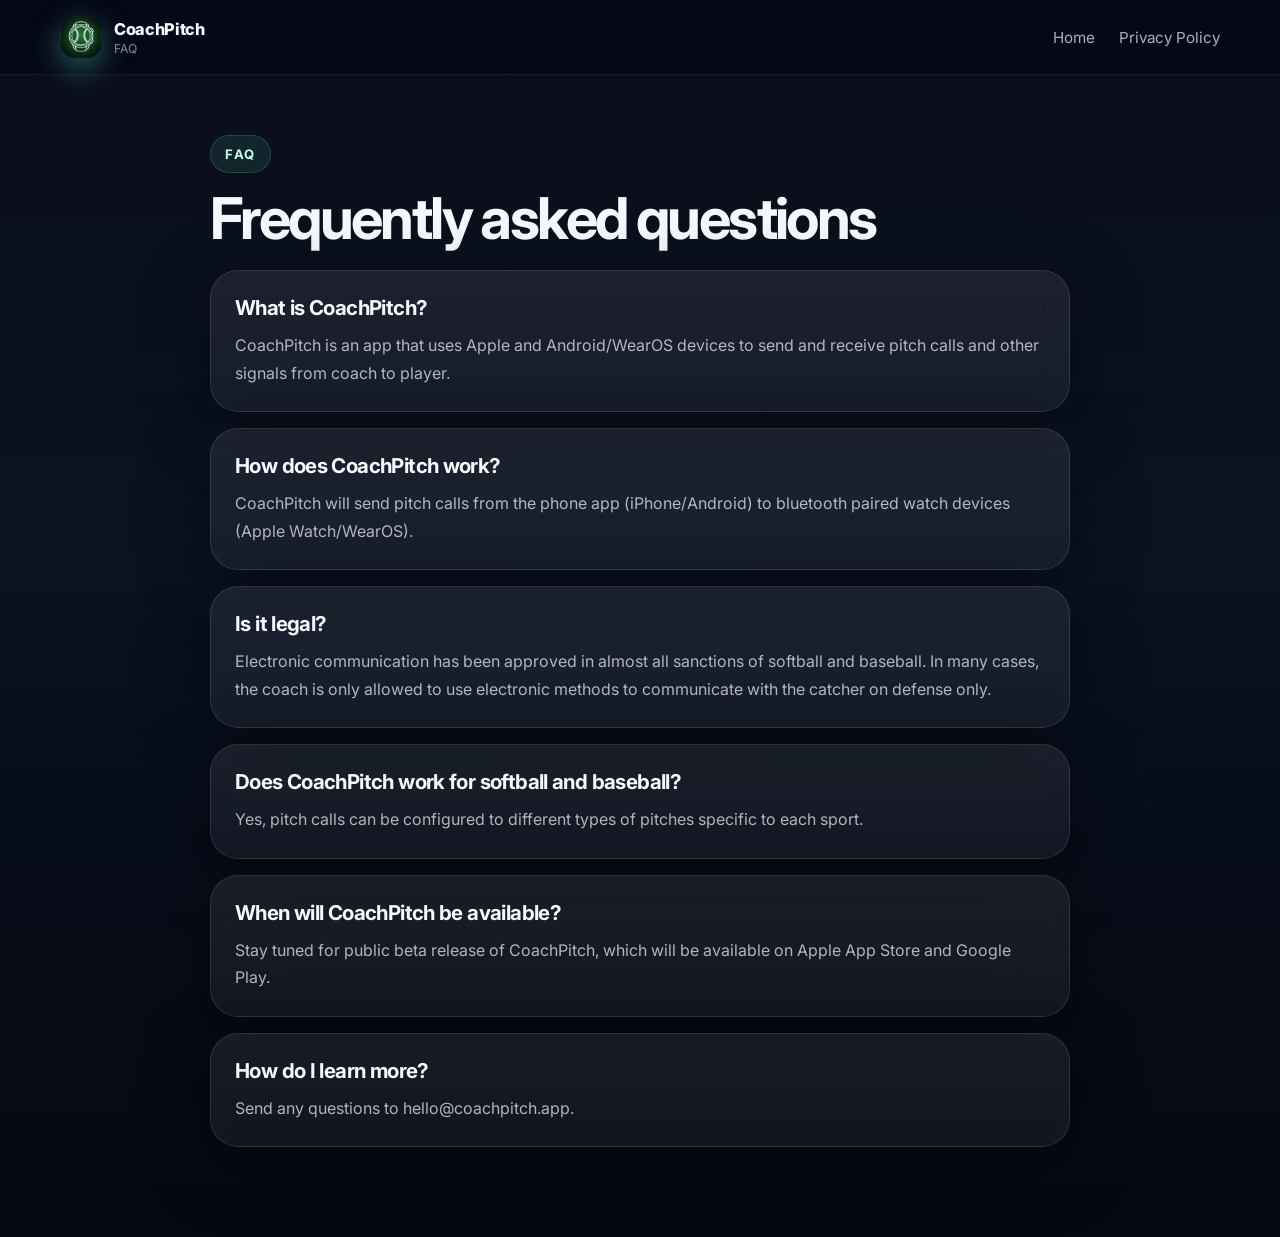
==== faq.html @ 4b3db75c "Fix typo in CoachPitch description" ====
<!DOCTYPE html>
<html lang="en">
<head>
  <meta charset="UTF-8" />
  <meta name="viewport" content="width=device-width, initial-scale=1.0" />
  <title>CoachPitch FAQ</title>
  <meta name="description" content="Frequently asked questions for CoachPitch." />
  <link rel="preconnect" href="https://fonts.googleapis.com">
  <link rel="preconnect" href="https://fonts.gstatic.com" crossorigin>
  <link href="https://fonts.googleapis.com/css2?family=Inter:wght@400;500;600;700;800;900&display=swap" rel="stylesheet">
  <link rel="stylesheet" href="styles.css" />
</head>
<body>
  <div class="site-shell legal-shell">
    <header class="topbar simple-topbar">
      <div class="container nav-row">
        <a class="brand" href="index.html" aria-label="CoachPitch home">
          <span class="brand-mark">
            <img src="assets/icon_ios-marketing_1024pt@1x.png" alt="" />
          </span>
          <span class="brand-text-wrap">
            <span class="brand-text">CoachPitch</span>
            <span class="brand-subtext">FAQ</span>
          </span>
        </a>
        <nav class="nav-links" aria-label="Secondary navigation">
          <a href="index.html">Home</a>
          <a href="privacy.html">Privacy Policy</a>
        </nav>
      </div>
    </header>

    <main class="legal-main">
      <div class="container narrow-container">
        <div class="section-head left-align legal-head">
          <div class="eyebrow">FAQ</div>
          <h1>Frequently asked questions</h1>
        </div>

        <section class="faq-list">
          <article class="faq-item glass-panel">
            <h2>What is CoachPitch?</h2>
            <p>CoachPitch is an app that uses Apple and Android/WearOS devices to send and receive pitch calls and other signals from coach to player.</p>
          </article>

          <article class="faq-item glass-panel">
            <h2>How does CoachPitch work?</h2>
            <p>CoachPitch will send pitch calls from the phone app (iPhone/Android) to bluetooth paired watch devices (Apple Watch/WearOS).</p>
          </article>

          <article class="faq-item glass-panel">
            <h2>Is it legal?</h2>
            <p>Electronic communication has been approved in almost all sanctions of softball and baseball. In many cases, the coach is only allowed to use electronic methods to communicate with the catcher on defense only.</p>
          </article>
          <article class="faq-item glass-panel">
            <h2>Does CoachPitch work for softball and baseball?</h2>
            <p>Yes, pitch calls can be configured to different types of pitches specific to each sport.</p>
          </article>
          <article class="faq-item glass-panel">
            <h2>When will CoachPitch be available?</h2>
            <p>Stay tuned for public beta release of CoachPitch, which will be available on Apple App Store and Google Play.</p>
          </article>
          <article class="faq-item glass-panel">
            <h2>How do I learn more?</h2>
            <p>Send any questions to <a href="mailto:hello@coachpitch.app">hello@coachpitch.app</a>.</p>
          </article>
        </section>
      </div>
    </main>
  </div>
</body>
</html>
---- styles.css ----
:root {
  --bg: #050816;
  --bg-alt: #0b1224;
  --panel: rgba(255, 255, 255, 0.06);
  --panel-strong: rgba(255, 255, 255, 0.09);
  --border: rgba(255, 255, 255, 0.11);
  --text: #f5f8ff;
  --muted: rgba(245, 248, 255, 0.7);
  --muted-soft: rgba(245, 248, 255, 0.52);
  --accent: #66f7d4;
  --accent-2: #8de9ff;
  --shadow: 0 18px 70px rgba(0, 0, 0, 0.34);
  --radius: 28px;
  --watch-aspect-ratio: 1.18;
  --watch-zoom-factor: 1.18;
}

* { box-sizing: border-box; }
html { scroll-behavior: smooth; }
body {
  margin: 0;
  min-width: 320px;
  font-family: 'Inter', system-ui, -apple-system, BlinkMacSystemFont, 'Segoe UI', sans-serif;
  color: var(--text);
  background:
    radial-gradient(circle at 15% 15%, rgba(102, 247, 212, 0.18), transparent 0 28%),
    radial-gradient(circle at 85% 22%, rgba(141, 233, 255, 0.12), transparent 0 22%),
    radial-gradient(circle at 45% 80%, rgba(102, 247, 212, 0.08), transparent 0 20%),
    linear-gradient(180deg, #040713 0%, #091020 45%, #060911 100%);
}

a { color: inherit; text-decoration: none; }
img { display: block; width: 100%; height: auto; }
code {
  font-family: ui-monospace, SFMono-Regular, Menlo, Monaco, Consolas, monospace;
  color: var(--accent);
  background: rgba(255,255,255,0.07);
  padding: 0.12rem 0.4rem;
  border-radius: 8px;
}

.site-shell {
  min-height: 100vh;
  position: relative;
}

.site-shell::before {
  content: '';
  position: fixed;
  inset: 0;
  pointer-events: none;
  background: linear-gradient(180deg, rgba(255,255,255,0.03), rgba(255,255,255,0));
}

.container {
  width: min(1160px, calc(100% - 40px));
  margin: 0 auto;
}

.narrow-container {
  width: min(860px, calc(100% - 40px));
}

.topbar {
  position: sticky;
  top: 0;
  z-index: 40;
  backdrop-filter: blur(20px);
  background: rgba(5, 8, 22, 0.74);
  border-bottom: 1px solid rgba(255,255,255,0.07);
}

.simple-topbar {
  position: relative;
}

.nav-row {
  display: flex;
  align-items: center;
  justify-content: space-between;
  gap: 24px;
  padding: 16px 0;
}

.brand {
  display: inline-flex;
  align-items: center;
  gap: 12px;
}

.brand-mark {
  width: 42px;
  height: 42px;
  border-radius: 16px;
  display: inline-block;
  overflow: hidden;
  box-shadow: 0 10px 30px rgba(102,247,212,0.35);
}

.brand-mark img {
  width: 100%;
  height: 100%;
  object-fit: cover;
}

.brand-text-wrap {
  display: flex;
  flex-direction: column;
  gap: 2px;
}

.brand-text {
  font-size: 1.02rem;
  font-weight: 800;
  letter-spacing: -0.02em;
}

.brand-subtext {
  font-size: 0.76rem;
  color: var(--muted-soft);
}

.nav-links {
  display: flex;
  align-items: center;
  gap: 24px;
  color: var(--muted);
  font-size: 0.95rem;
}

.nav-links a:hover,
.footer-links a:hover {
  color: var(--text);
}

.button {
  display: inline-flex;
  align-items: center;
  justify-content: center;
  border-radius: 999px;
  padding: 14px 22px;
  font-weight: 700;
  transition: transform 0.18s ease, background 0.18s ease, border-color 0.18s ease, color 0.18s ease;
  border: 1px solid transparent;
}

.button:hover { transform: translateY(-1px); }

.button-primary {
  color: #041018;
  background: linear-gradient(135deg, var(--accent), var(--accent-2));
  box-shadow: 0 12px 32px rgba(102,247,212,0.18);
}

.button-secondary {
  background: rgba(255,255,255,0.05);
  border-color: rgba(255,255,255,0.14);
  color: var(--text);
}

.button-full {
  width: 100%;
}

.hero-section {
  padding: 68px 0 44px;
}

.hero-grid {
  display: grid;
  grid-template-columns: 1.04fr 0.96fr;
  gap: 42px;
  align-items: center;
}

.eyebrow {
  display: inline-flex;
  align-items: center;
  gap: 10px;
  margin-bottom: 18px;
  border: 1px solid rgba(102, 247, 212, 0.18);
  background: rgba(102, 247, 212, 0.09);
  color: #bfffee;
  padding: 10px 14px;
  border-radius: 999px;
  font-size: 0.82rem;
  font-weight: 700;
  letter-spacing: 0.12em;
  text-transform: uppercase;
}

.hero-copy h1,
.section-head h1,
.section-head h2 {
  margin: 0;
  letter-spacing: -0.045em;
  line-height: 0.96;
}

.hero-copy h1 {
  font-size: clamp(3rem, 6.2vw, 5.4rem);
  max-width: 11ch;
}

.hero-text,
.section-head p,
.legal-head p {
  margin: 22px 0 0;
  color: var(--muted);
  line-height: 1.75;
  font-size: 1.08rem;
}

.hero-actions {
  display: flex;
  gap: 14px;
  flex-wrap: wrap;
  margin-top: 28px;
}

.hero-badges {
  display: grid;
  grid-template-columns: repeat(3, 1fr);
  gap: 14px;
  margin-top: 34px;
}

.mini-card,
.glass-panel {
  background: linear-gradient(180deg, rgba(255,255,255,0.08), rgba(255,255,255,0.05));
  border: 1px solid var(--border);
  box-shadow: var(--shadow);
  backdrop-filter: blur(16px);
}

.mini-card {
  border-radius: 24px;
  padding: 18px;
}

.mini-card strong {
  display: block;
  margin-bottom: 8px;
  font-size: 0.97rem;
}

.mini-card span {
  display: block;
  color: var(--muted-soft);
  line-height: 1.55;
  font-size: 0.92rem;
}

.hero-visual {
  position: relative;
}

.device-showcase {
  position: relative;
  min-height: 640px;
}

.showcase-glow {
  position: absolute;
  inset: 10% 12% 18% 12%;
  background: radial-gradient(circle, rgba(102,247,212,0.22) 0%, rgba(141,233,255,0.10) 30%, rgba(0,0,0,0) 72%);
  filter: blur(28px);
}

.phone-card,
.watch-card,
.feature-card,
.step-card,
.screenshot-card,
.faq-item,
.legal-card {
  border-radius: var(--radius);
}

.phone-card,
.watch-card {
  position: relative;
  overflow: hidden;
}

.phone-card {
  width: min(100%, 410px);
  padding: 18px;
}

.phone-card img {
  border-radius: 26px;
  background: #07101f;
  aspect-ratio: 9 / 19.5;
  object-fit: cover;
}

.watch-stack {
  position: absolute;
  right: 0;
  bottom: 28px;
  width: min(44%, 260px);
  display: grid;
  gap: 16px;
}

.watch-card {
  padding: 14px;
  overflow: hidden;
}

.watch-card img {
  border-radius: 22px;
  aspect-ratio: 1 / 1;
  object-fit: cover;
  background: #07101f;
}

.device-label {
  font-size: 0.8rem;
  font-weight: 700;
  letter-spacing: 0.12em;
  text-transform: uppercase;
  color: var(--muted-soft);
  margin-bottom: 12px;
}

.brand-strip {
  padding: 10px 0 0;
}

.strip-grid {
  display: grid;
  grid-template-columns: repeat(4, 1fr);
  gap: 14px;
}

.strip-grid span {
  border: 1px solid rgba(255,255,255,0.09);
  border-radius: 999px;
  padding: 15px 18px;
  color: var(--muted);
  text-align: center;
  background: rgba(255,255,255,0.03);
  font-size: 0.94rem;
}

.content-section {
  padding: 92px 0;
}

.section-alt {
  background: linear-gradient(180deg, rgba(255,255,255,0.015), rgba(255,255,255,0));
}

.section-head {
  max-width: 760px;
  margin: 0 auto 36px;
  text-align: center;
}

.left-align {
  margin-left: 0;
  text-align: left;
}

.section-head h2,
.section-head h1 {
  font-size: clamp(2.3rem, 4.5vw, 4.1rem);
}

.feature-grid {
  display: grid;
  grid-template-columns: repeat(3, 1fr);
  gap: 18px;
}

.feature-card {
  padding: 26px;
}

.feature-card h3,
.step-card h3,
.faq-item h2,
.legal-card h2 {
  margin: 0 0 12px;
  font-size: 1.28rem;
  letter-spacing: -0.03em;
}

.feature-card p,
.step-card p,
.faq-item p,
.legal-card p,
.helper-text,
.form-note {
  margin: 0;
  line-height: 1.72;
  color: var(--muted);
}

.how-grid {
  display: grid;
  grid-template-columns: 0.95fr 1.05fr;
  gap: 32px;
  align-items: start;
}

.steps-list {
  display: grid;
  gap: 16px;
}

.step-card {
  display: grid;
  grid-template-columns: 60px 1fr;
  gap: 18px;
  align-items: start;
  padding: 22px;
}

.step-number {
  width: 48px;
  height: 48px;
  border-radius: 16px;
  display: inline-flex;
  align-items: center;
  justify-content: center;
  font-size: 1rem;
  font-weight: 900;
  color: #021019;
  background: linear-gradient(135deg, var(--accent), var(--accent-2));
}

.screenshot-grid {
  display: grid;
  grid-template-columns: repeat(3, 1fr);
  gap: 18px;
}

.screenshot-card {
  overflow: hidden;
  padding: 14px;
}

.screenshot-card img {
  border-radius: 22px;
  background: #07101f;
  aspect-ratio: 9 / 18.5;
  object-fit: cover;
}


.screenshot-card figcaption {
  padding-top: 12px;
  color: var(--muted);
  font-size: 0.94rem;
}

.helper-text {
  margin-top: 18px;
}

.form-note {
  font-size: 0.9rem;
  margin-top: 6px;
}

.site-footer {
  padding: 22px 0 40px;
  border-top: 1px solid rgba(255,255,255,0.07);
  background: rgba(255,255,255,0.02);
}

.footer-grid {
  display: flex;
  align-items: center;
  justify-content: space-between;
  gap: 20px;
}

.footer-brand {
  font-size: 1.04rem;
  font-weight: 800;
}

.site-footer p {
  margin: 8px 0 0;
  color: var(--muted-soft);
}

.footer-links {
  display: flex;
  gap: 22px;
  color: var(--muted);
}

.legal-main {
  padding: 60px 0 90px;
}

.legal-head {
  margin-bottom: 24px;
}

.faq-list {
  display: grid;
  gap: 16px;
}

.faq-item,
.legal-card {
  padding: 24px;
}

.legal-content a {
  color: var(--accent);
}

.legal-card h2 {
  margin-top: 26px;
}

.legal-card h2:first-of-type {
  margin-top: 0;
}

@media (max-width: 1080px) {
  .nav-links {
    gap: 16px;
    font-size: 0.9rem;
  }

  .hero-grid,
  .how-grid {
    grid-template-columns: 1fr;
  }

  .hero-badges,
  .feature-grid,
  .strip-grid,
  .screenshot-grid {
    grid-template-columns: repeat(2, 1fr);
  }

  .device-showcase {
    min-height: 0;
  }

  .watch-stack {
    position: static;
    width: 100%;
    grid-template-columns: repeat(2, 1fr);
    margin-top: 16px;
  }
}

@media (max-width: 820px) {
  .nav-links {
    display: none;
  }

  .nav-row {
    flex-wrap: wrap;
  }

  .nav-cta {
    width: 100%;
  }

  .hero-section {
    padding-top: 34px;
  }

  .hero-copy h1 {
    max-width: none;
  }

  .hero-badges,
  .feature-grid,
  .strip-grid,
  .screenshot-grid,
  .watch-stack,
  .footer-grid {
    grid-template-columns: 1fr;
    display: grid;
  }

  .phone-card {
    width: 100%;
  }

  .button,
  .hero-actions a {
    width: 100%;
  }

  .hero-actions {
    flex-direction: column;
  }

  .content-section {
    padding: 72px 0;
  }
}
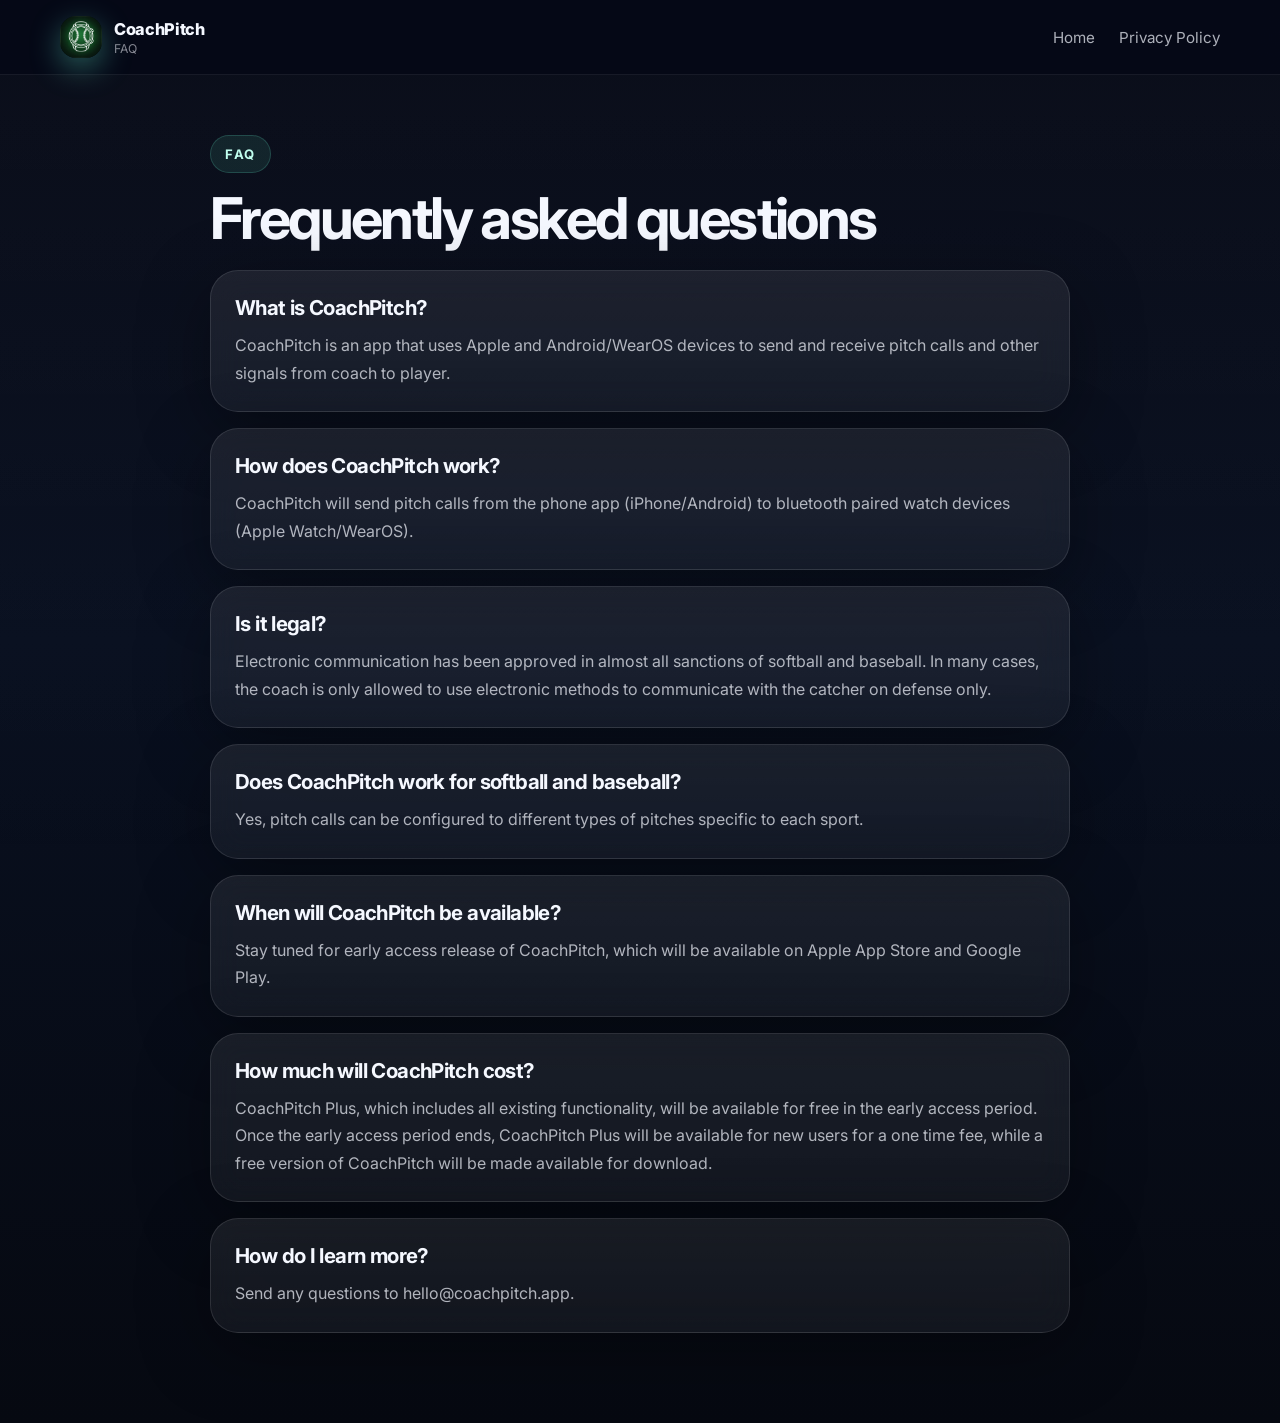
==== commit 875f6159: "Update FAQ with early access details and pricing" ====
--- a/faq.html
+++ b/faq.html
@@ -58,7 +58,11 @@
           </article>
           <article class="faq-item glass-panel">
             <h2>When will CoachPitch be available?</h2>
-            <p>Stay tuned for public beta release of CoachPitch, which will be available on Apple App Store and Google Play.</p>
+            <p>Stay tuned for early access release of CoachPitch, which will be available on Apple App Store and Google Play.</p>
+          </article>
+          <article class="faq-item glass-panel">
+            <h2>How much will CoachPitch cost?</h2>
+            <p>CoachPitch Plus, which includes all existing functionality, will be available for free in the early access period. Once the early access period ends, CoachPitch Plus will be available for new users for a one time fee, while a free version of CoachPitch will be made available for download. </p>
           </article>
           <article class="faq-item glass-panel">
             <h2>How do I learn more?</h2>
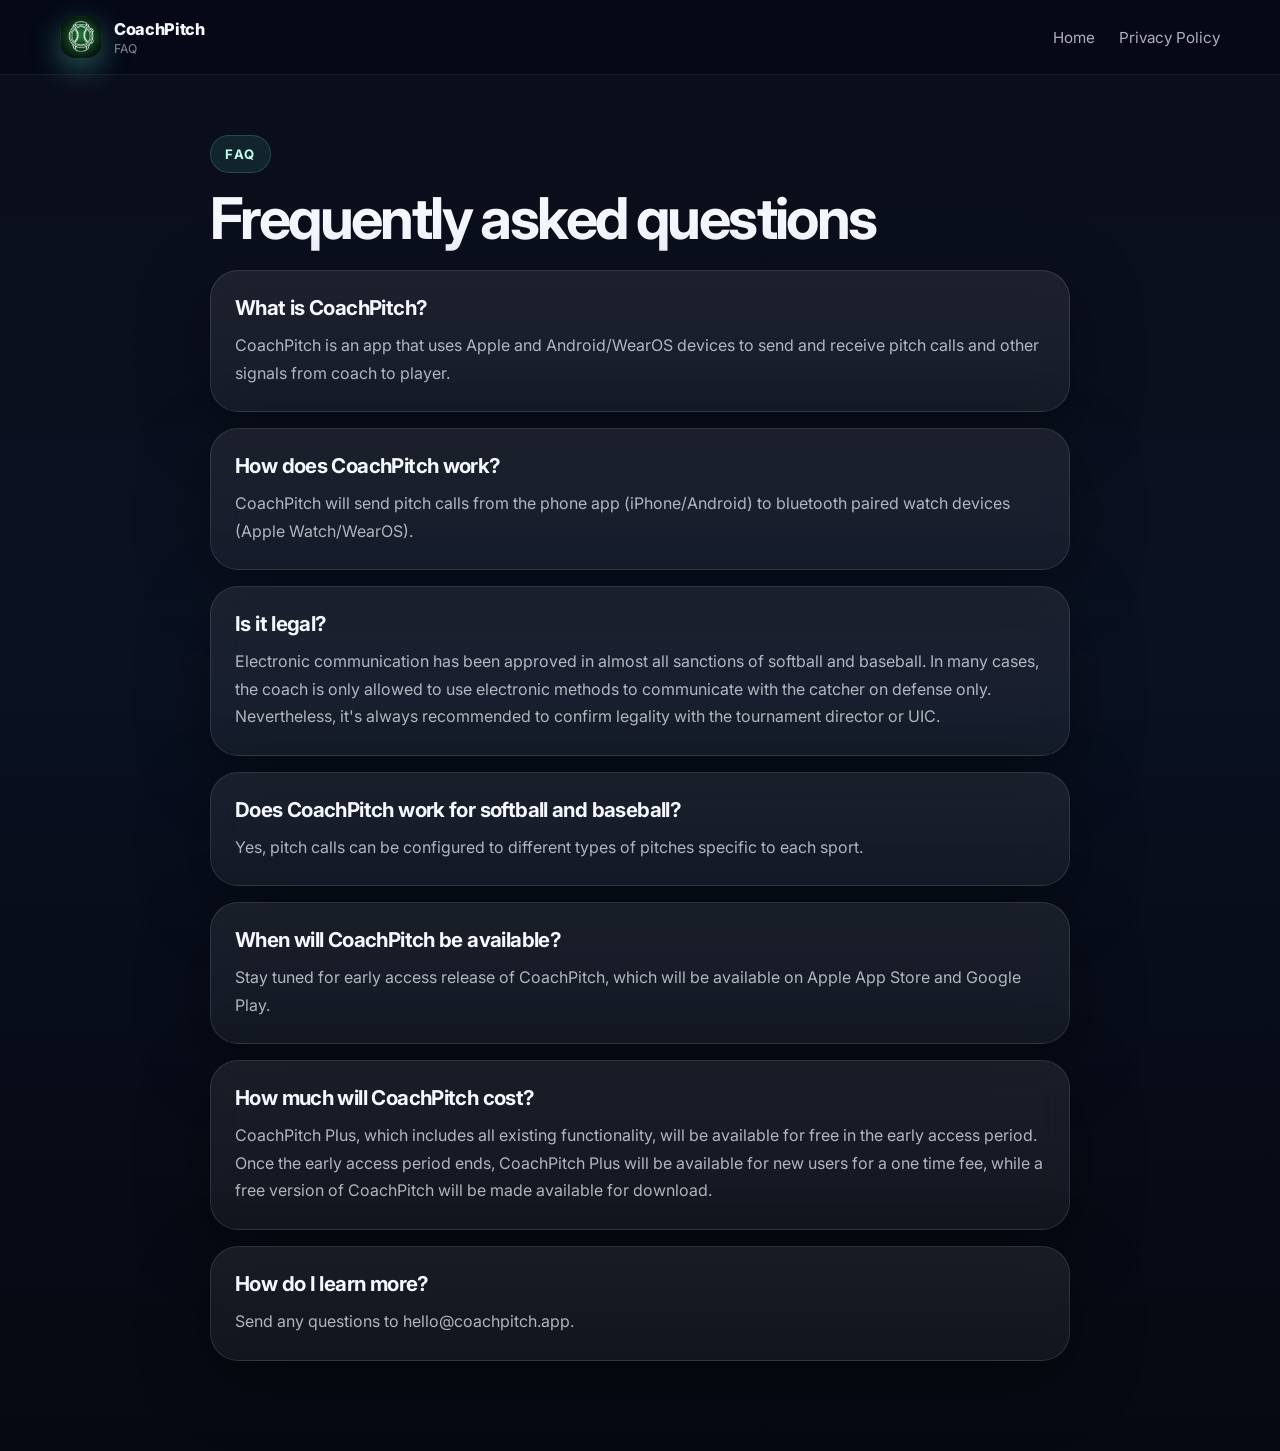
==== commit b013445f: "Update legality information in FAQ section Added a recommendation to confirm legality with the tourn" ====
--- a/faq.html
+++ b/faq.html
@@ -50,7 +50,7 @@
 
           <article class="faq-item glass-panel">
             <h2>Is it legal?</h2>
-            <p>Electronic communication has been approved in almost all sanctions of softball and baseball. In many cases, the coach is only allowed to use electronic methods to communicate with the catcher on defense only.</p>
+            <p>Electronic communication has been approved in almost all sanctions of softball and baseball. In many cases, the coach is only allowed to use electronic methods to communicate with the catcher on defense only. Nevertheless, it's always recommended to confirm legality with the tournament director or UIC. </p>
           </article>
           <article class="faq-item glass-panel">
             <h2>Does CoachPitch work for softball and baseball?</h2>
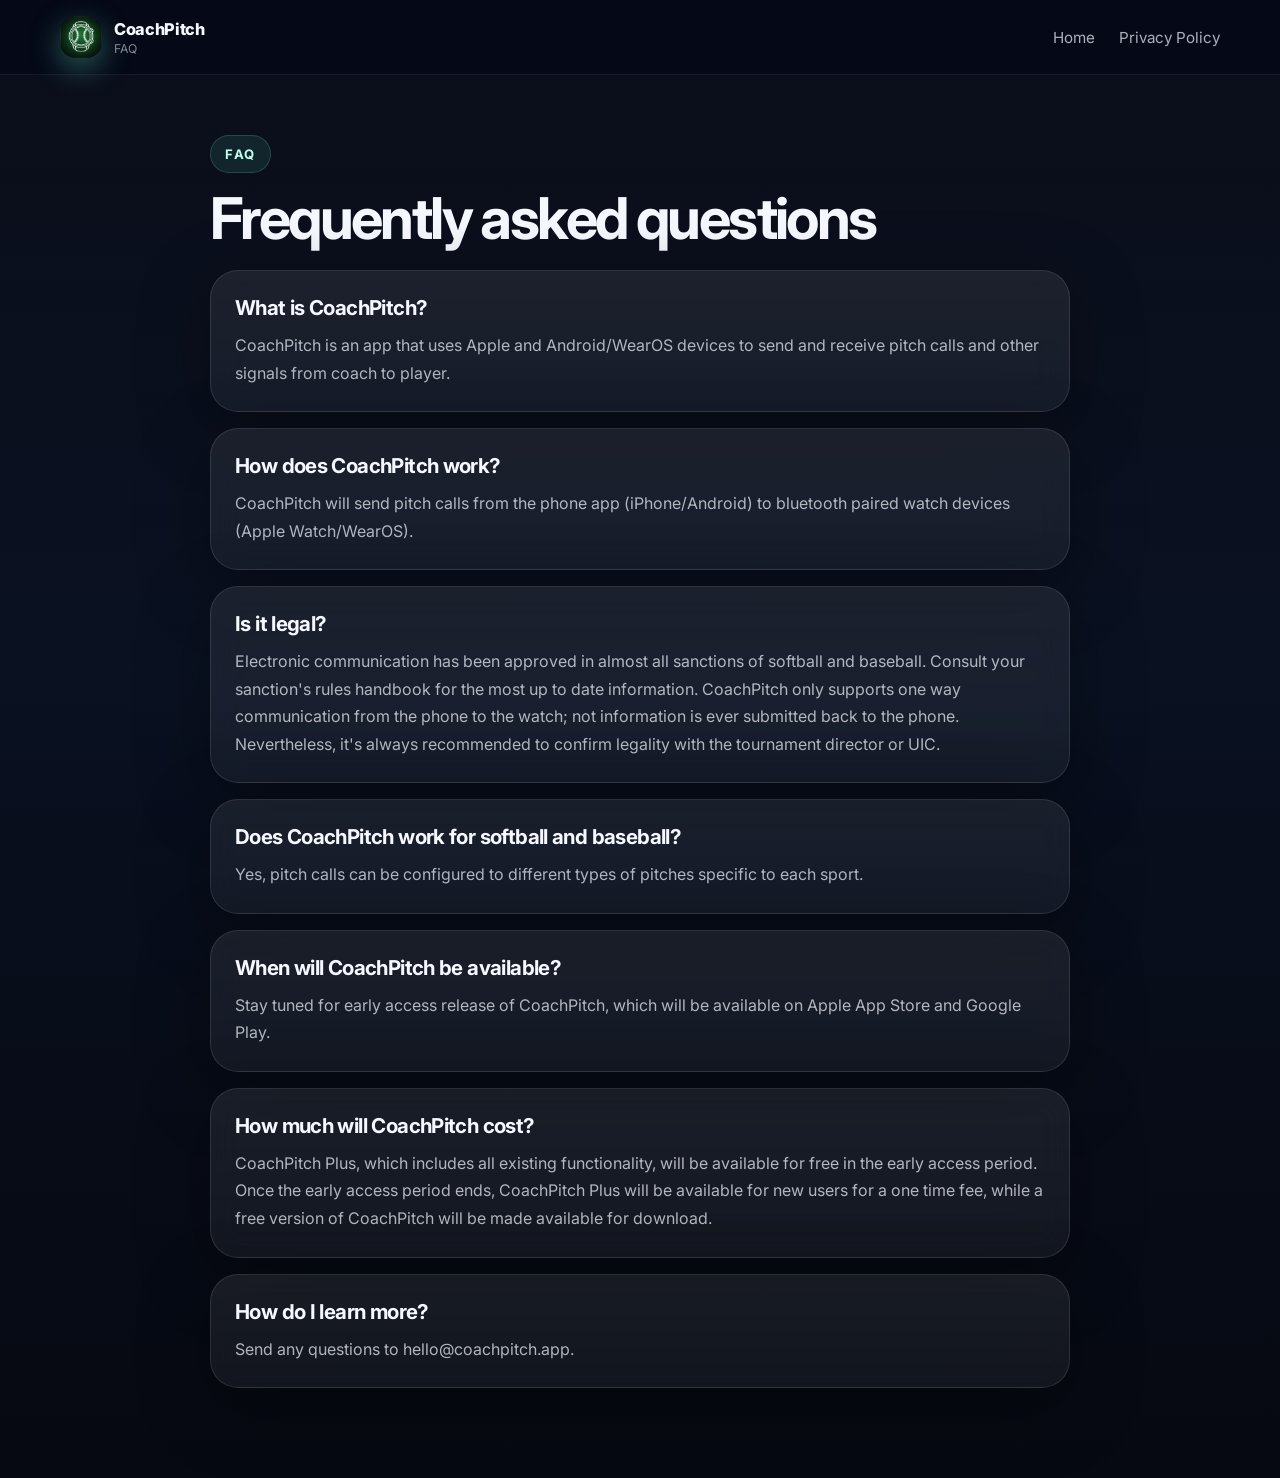
==== commit 1d9b67fd: "Update faq.html" ====
--- a/faq.html
+++ b/faq.html
@@ -50,7 +50,7 @@
 
           <article class="faq-item glass-panel">
             <h2>Is it legal?</h2>
-            <p>Electronic communication has been approved in almost all sanctions of softball and baseball. In many cases, the coach is only allowed to use electronic methods to communicate with the catcher on defense only. Nevertheless, it's always recommended to confirm legality with the tournament director or UIC. </p>
+            <p>Electronic communication has been approved in almost all sanctions of softball and baseball. Consult your sanction's rules handbook for the most up to date information. CoachPitch only supports one way communication from the phone to the watch; not information is ever submitted back to the phone. Nevertheless, it's always recommended to confirm legality with the tournament director or UIC. </p>
           </article>
           <article class="faq-item glass-panel">
             <h2>Does CoachPitch work for softball and baseball?</h2>
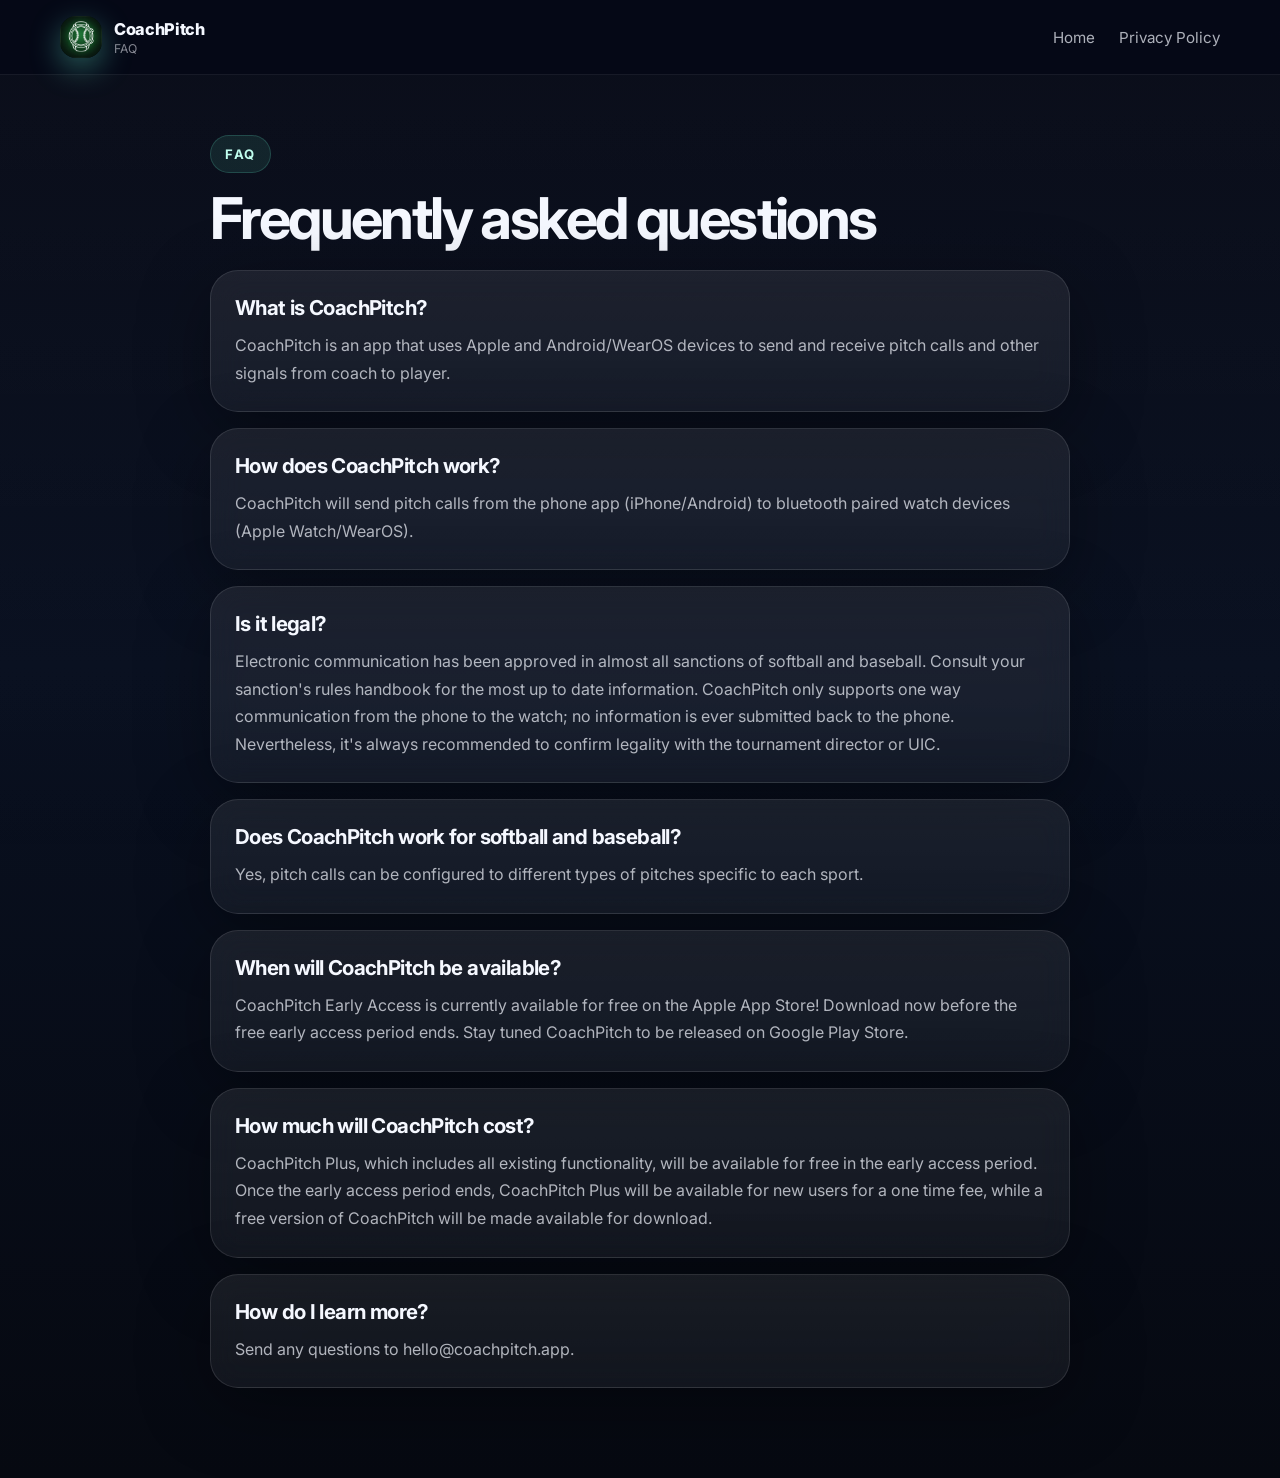
==== commit df246dd1: "Update faq.html" ====
--- a/faq.html
+++ b/faq.html
@@ -50,7 +50,7 @@
 
           <article class="faq-item glass-panel">
             <h2>Is it legal?</h2>
-            <p>Electronic communication has been approved in almost all sanctions of softball and baseball. Consult your sanction's rules handbook for the most up to date information. CoachPitch only supports one way communication from the phone to the watch; not information is ever submitted back to the phone. Nevertheless, it's always recommended to confirm legality with the tournament director or UIC. </p>
+            <p>Electronic communication has been approved in almost all sanctions of softball and baseball. Consult your sanction's rules handbook for the most up to date information. CoachPitch only supports one way communication from the phone to the watch; no information is ever submitted back to the phone. Nevertheless, it's always recommended to confirm legality with the tournament director or UIC. </p>
           </article>
           <article class="faq-item glass-panel">
             <h2>Does CoachPitch work for softball and baseball?</h2>
@@ -58,7 +58,7 @@
           </article>
           <article class="faq-item glass-panel">
             <h2>When will CoachPitch be available?</h2>
-            <p>Stay tuned for early access release of CoachPitch, which will be available on Apple App Store and Google Play.</p>
+            <p>CoachPitch Early Access is currently available for free on the Apple App Store! Download now before the free early access period ends. Stay tuned CoachPitch to be released on Google Play Store.</p>
           </article>
           <article class="faq-item glass-panel">
             <h2>How much will CoachPitch cost?</h2>
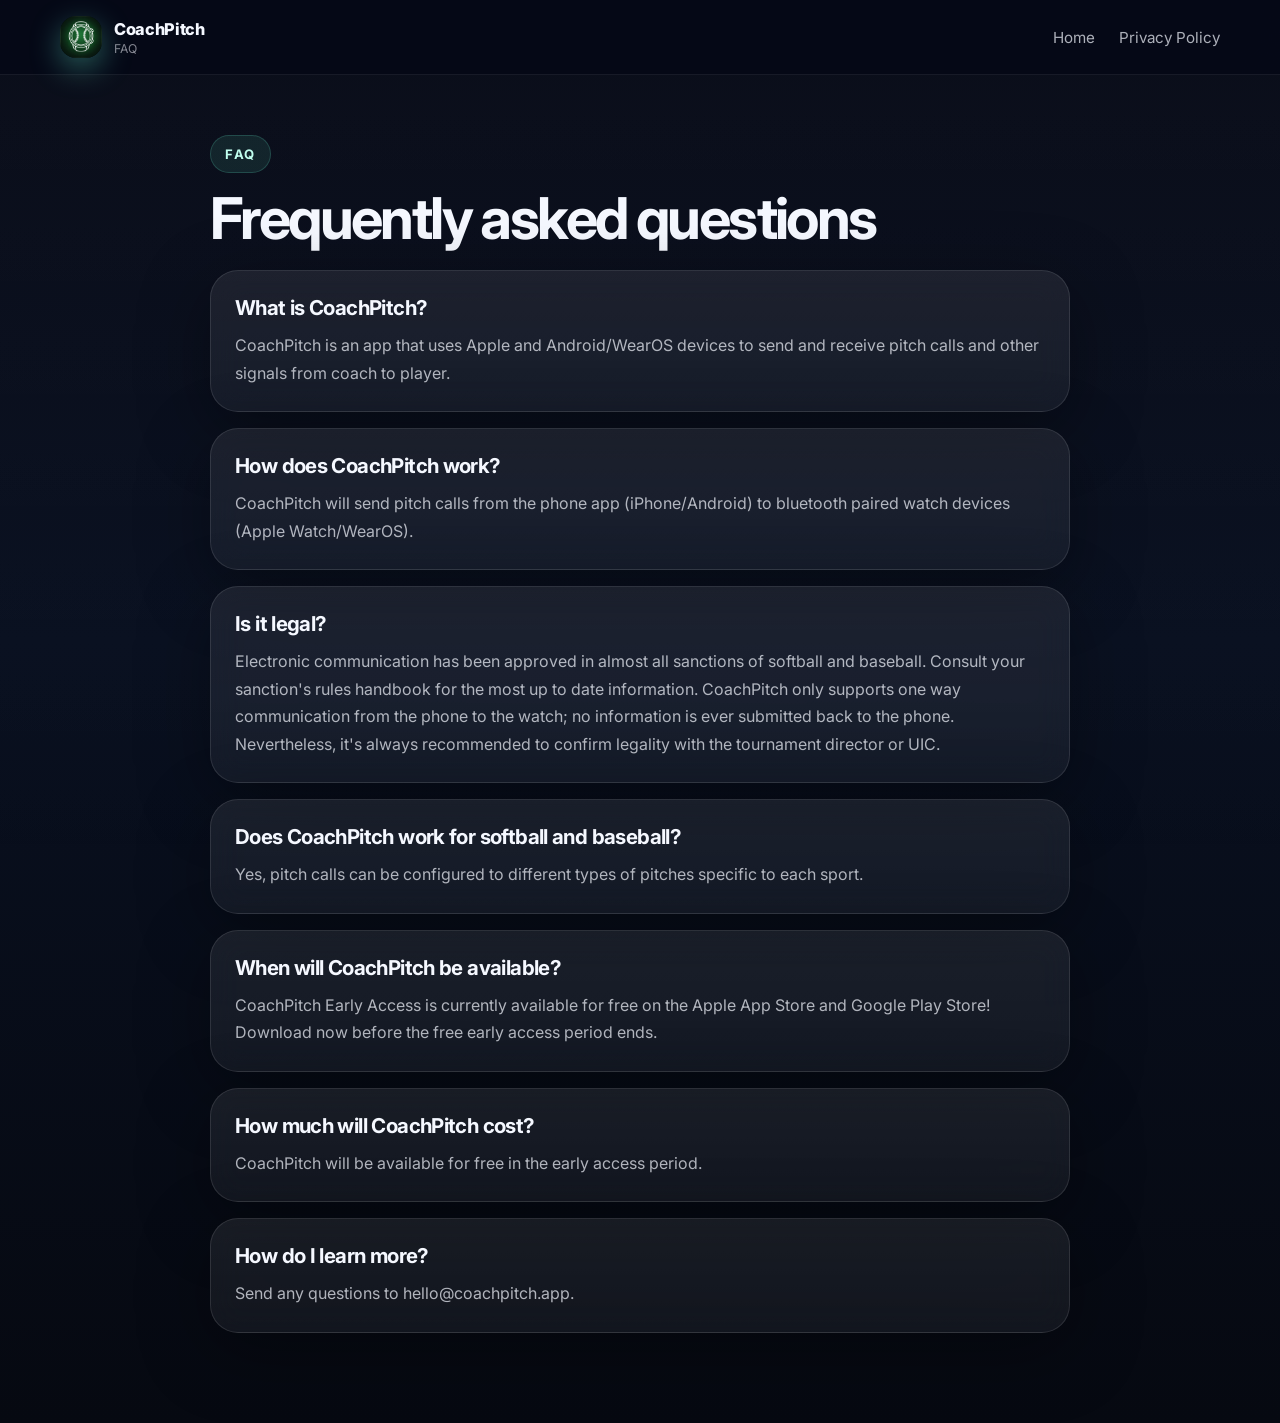
==== commit 389f7614: "Update availability information for CoachPitch" ====
--- a/faq.html
+++ b/faq.html
@@ -58,11 +58,11 @@
           </article>
           <article class="faq-item glass-panel">
             <h2>When will CoachPitch be available?</h2>
-            <p>CoachPitch Early Access is currently available for free on the Apple App Store! Download now before the free early access period ends. Stay tuned CoachPitch to be released on Google Play Store.</p>
+            <p>CoachPitch Early Access is currently available for free on the Apple App Store and Google Play Store! Download now before the free early access period ends.</p>
           </article>
           <article class="faq-item glass-panel">
             <h2>How much will CoachPitch cost?</h2>
-            <p>CoachPitch Plus, which includes all existing functionality, will be available for free in the early access period. Once the early access period ends, CoachPitch Plus will be available for new users for a one time fee, while a free version of CoachPitch will be made available for download. </p>
+            <p>CoachPitch will be available for free in the early access period. </p>
           </article>
           <article class="faq-item glass-panel">
             <h2>How do I learn more?</h2>
--- a/styles.css
+++ b/styles.css
@@ -450,6 +450,19 @@
   object-fit: cover;
 }
 
+.screenshot-card-watch {
+  width: min(100%, 250px);
+  justify-self: center;
+  padding: 10px;
+}
+
+.screenshot-card-watch img {
+  aspect-ratio: 1 / 1;
+  border-radius: 20px;
+  object-fit: contain;
+  padding: 14px;
+}
+
 
 .screenshot-card figcaption {
   padding-top: 12px;
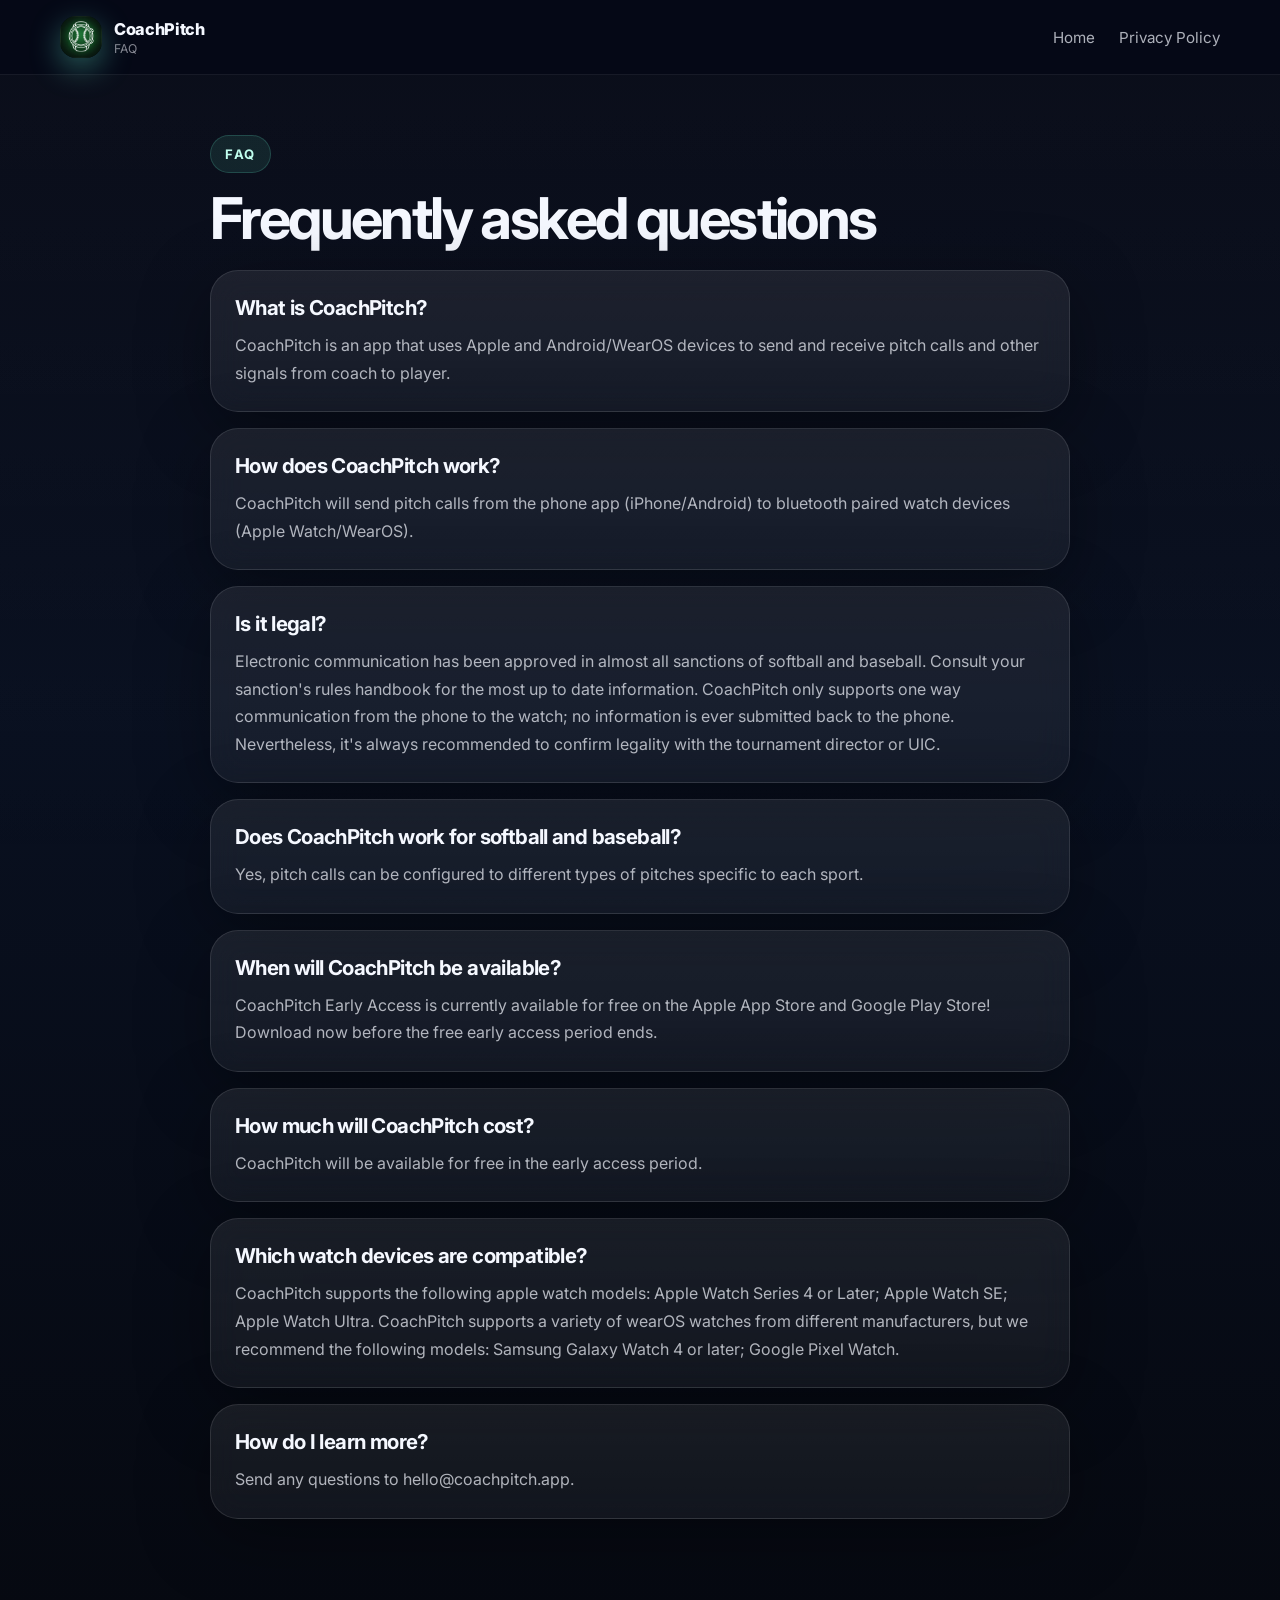
==== commit 038ec359: "Update faq.html" ====
--- a/faq.html
+++ b/faq.html
@@ -65,6 +65,10 @@
             <p>CoachPitch will be available for free in the early access period. </p>
           </article>
           <article class="faq-item glass-panel">
+            <h2>Which watch devices are compatible?</h2>
+            <p>CoachPitch supports the following apple watch models: Apple Watch Series 4 or Later; Apple Watch SE; Apple Watch Ultra. CoachPitch supports a variety of wearOS watches from different manufacturers, but we recommend the following models: Samsung Galaxy Watch 4 or later; Google Pixel Watch.</p>
+          </article>
+          <article class="faq-item glass-panel">
             <h2>How do I learn more?</h2>
             <p>Send any questions to <a href="mailto:hello@coachpitch.app">hello@coachpitch.app</a>.</p>
           </article>
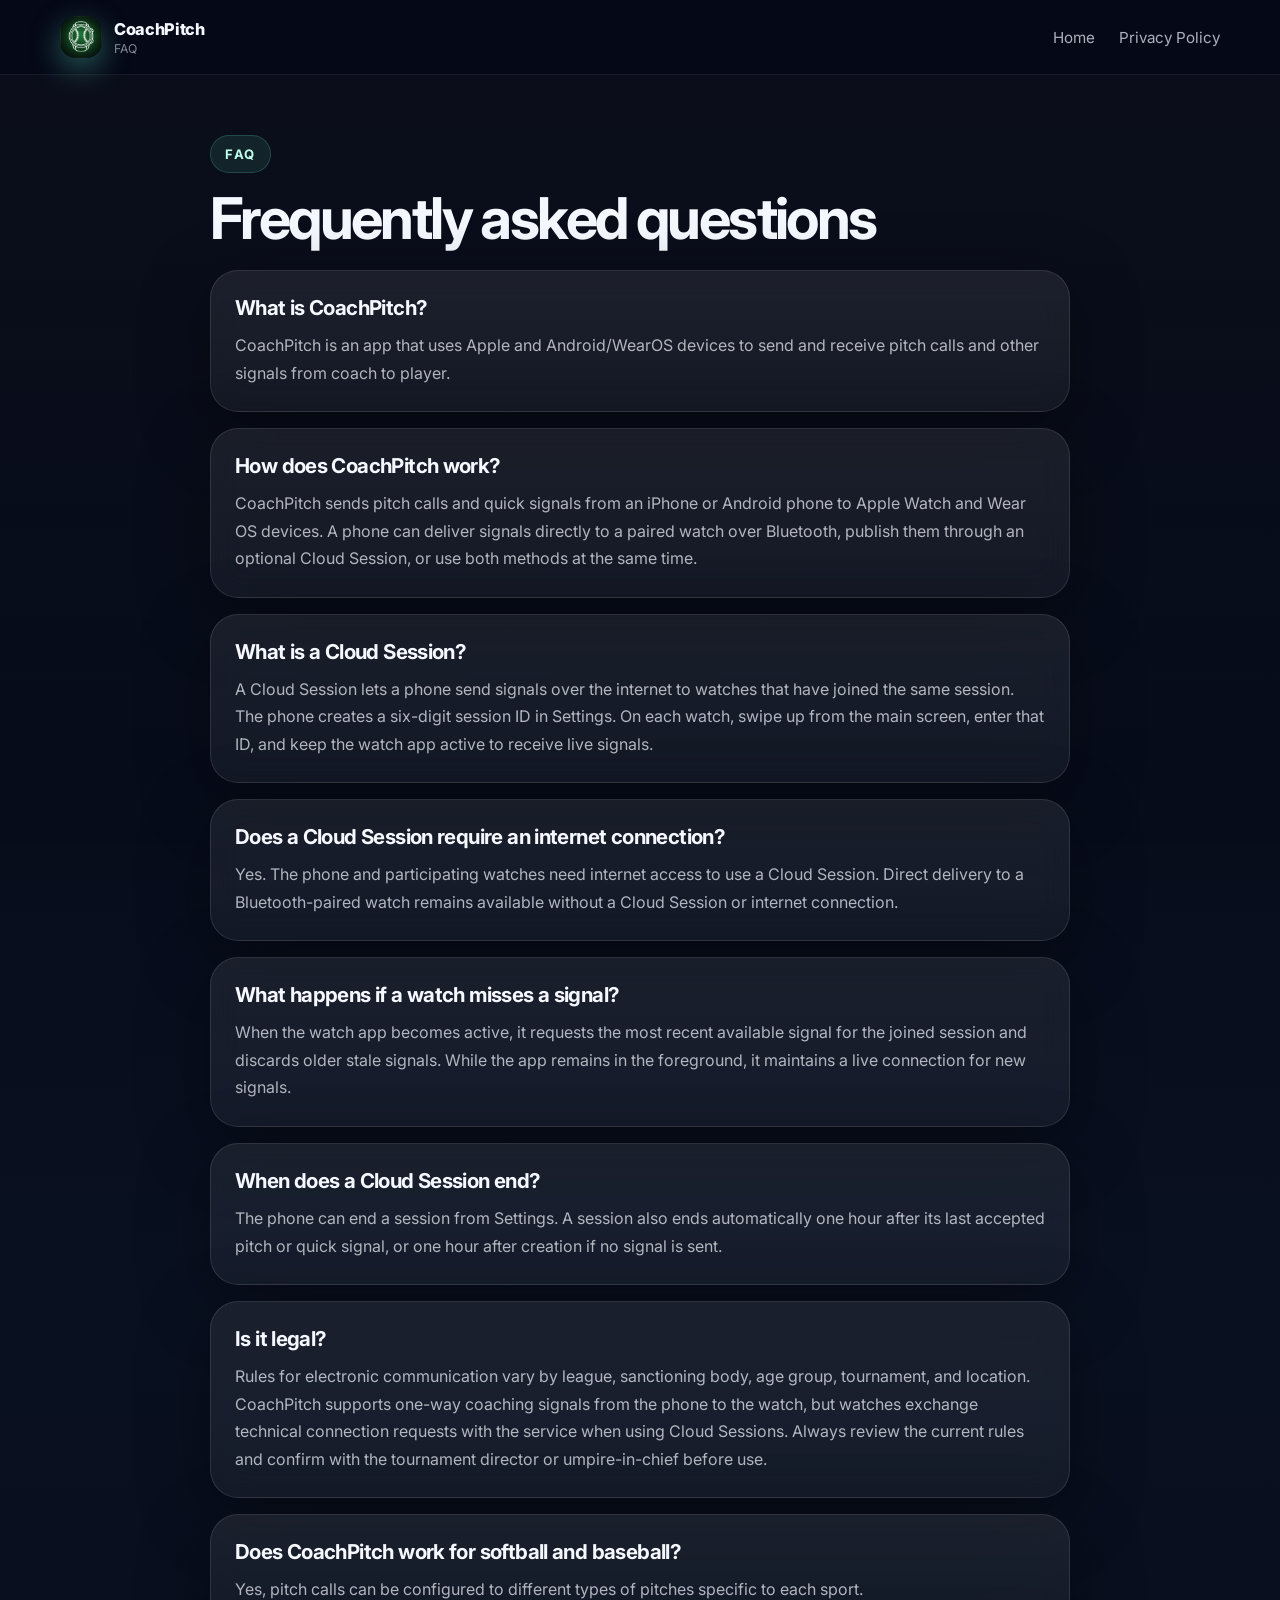
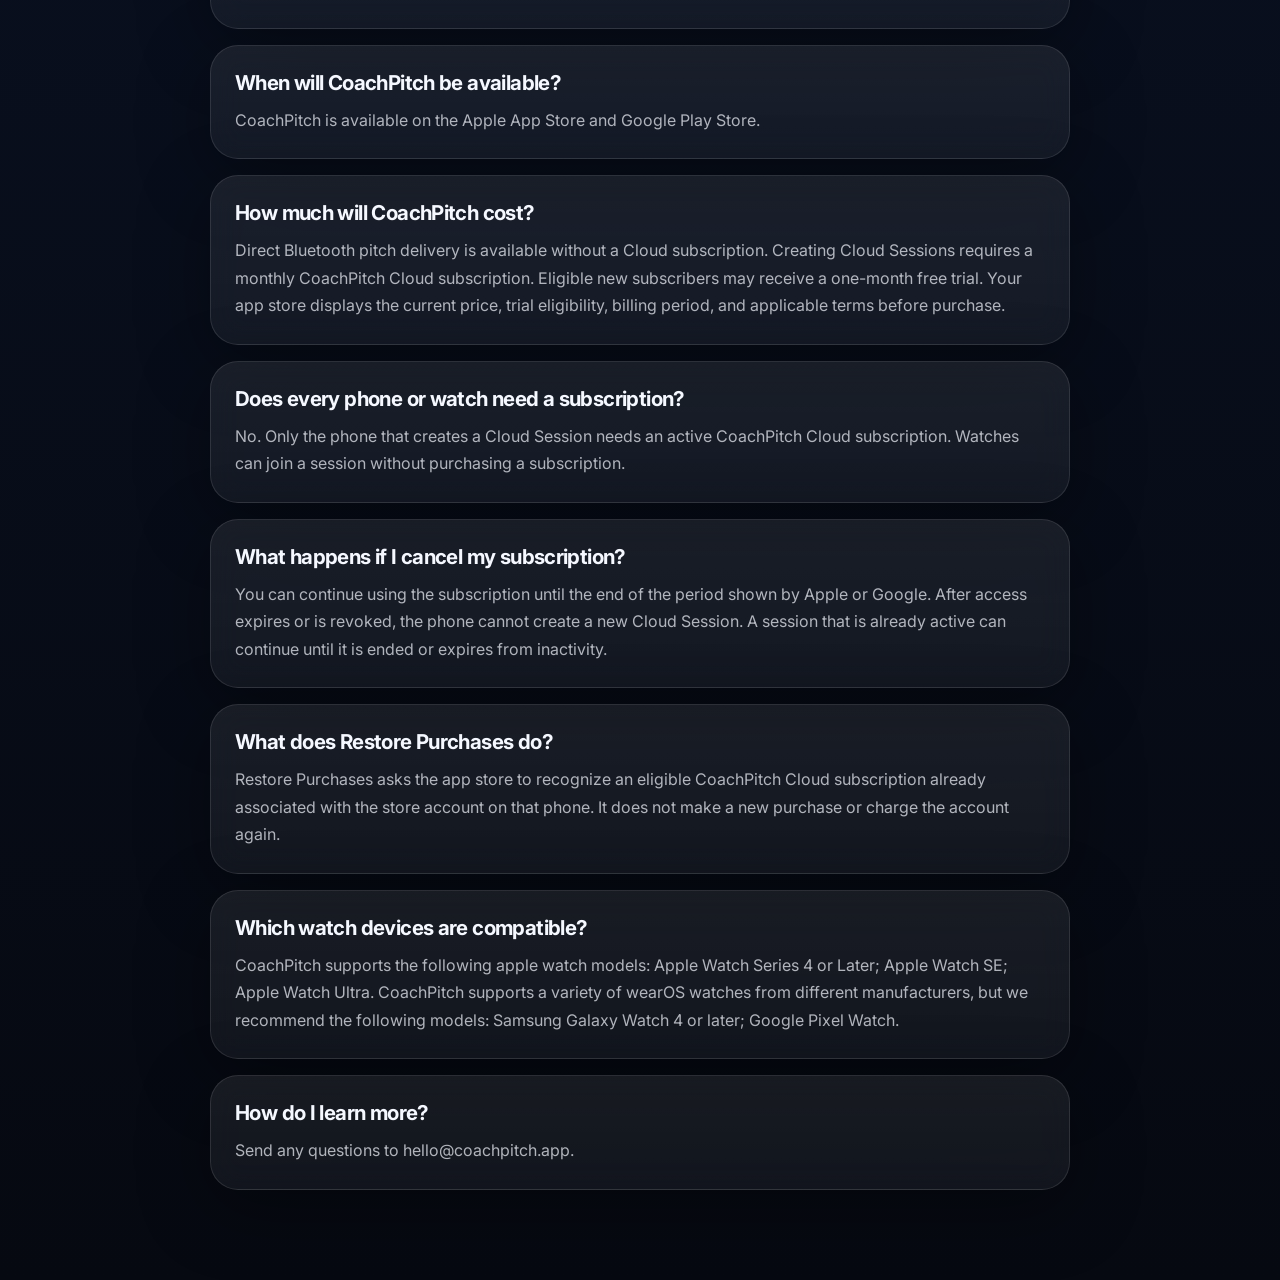
==== commit 1adbb187: "Document cloud sessions and subscriptions" ====
--- a/faq.html
+++ b/faq.html
@@ -45,12 +45,32 @@
 
           <article class="faq-item glass-panel">
             <h2>How does CoachPitch work?</h2>
-            <p>CoachPitch will send pitch calls from the phone app (iPhone/Android) to bluetooth paired watch devices (Apple Watch/WearOS).</p>
+            <p>CoachPitch sends pitch calls and quick signals from an iPhone or Android phone to Apple Watch and Wear OS devices. A phone can deliver signals directly to a paired watch over Bluetooth, publish them through an optional Cloud Session, or use both methods at the same time.</p>
+          </article>
+
+          <article class="faq-item glass-panel">
+            <h2>What is a Cloud Session?</h2>
+            <p>A Cloud Session lets a phone send signals over the internet to watches that have joined the same session. The phone creates a six-digit session ID in Settings. On each watch, swipe up from the main screen, enter that ID, and keep the watch app active to receive live signals.</p>
+          </article>
+
+          <article class="faq-item glass-panel">
+            <h2>Does a Cloud Session require an internet connection?</h2>
+            <p>Yes. The phone and participating watches need internet access to use a Cloud Session. Direct delivery to a Bluetooth-paired watch remains available without a Cloud Session or internet connection.</p>
+          </article>
+
+          <article class="faq-item glass-panel">
+            <h2>What happens if a watch misses a signal?</h2>
+            <p>When the watch app becomes active, it requests the most recent available signal for the joined session and discards older stale signals. While the app remains in the foreground, it maintains a live connection for new signals.</p>
+          </article>
+
+          <article class="faq-item glass-panel">
+            <h2>When does a Cloud Session end?</h2>
+            <p>The phone can end a session from Settings. A session also ends automatically one hour after its last accepted pitch or quick signal, or one hour after creation if no signal is sent.</p>
           </article>
 
           <article class="faq-item glass-panel">
             <h2>Is it legal?</h2>
-            <p>Electronic communication has been approved in almost all sanctions of softball and baseball. Consult your sanction's rules handbook for the most up to date information. CoachPitch only supports one way communication from the phone to the watch; no information is ever submitted back to the phone. Nevertheless, it's always recommended to confirm legality with the tournament director or UIC. </p>
+            <p>Rules for electronic communication vary by league, sanctioning body, age group, tournament, and location. CoachPitch supports one-way coaching signals from the phone to the watch, but watches exchange technical connection requests with the service when using Cloud Sessions. Always review the current rules and confirm with the tournament director or umpire-in-chief before use.</p>
           </article>
           <article class="faq-item glass-panel">
             <h2>Does CoachPitch work for softball and baseball?</h2>
@@ -58,11 +78,23 @@
           </article>
           <article class="faq-item glass-panel">
             <h2>When will CoachPitch be available?</h2>
-            <p>CoachPitch Early Access is currently available for free on the Apple App Store and Google Play Store! Download now before the free early access period ends.</p>
+            <p>CoachPitch is available on the Apple App Store and Google Play Store.</p>
           </article>
           <article class="faq-item glass-panel">
             <h2>How much will CoachPitch cost?</h2>
-            <p>CoachPitch will be available for free in the early access period. </p>
+            <p>Direct Bluetooth pitch delivery is available without a Cloud subscription. Creating Cloud Sessions requires a monthly CoachPitch Cloud subscription. Eligible new subscribers may receive a one-month free trial. Your app store displays the current price, trial eligibility, billing period, and applicable terms before purchase.</p>
+          </article>
+          <article class="faq-item glass-panel">
+            <h2>Does every phone or watch need a subscription?</h2>
+            <p>No. Only the phone that creates a Cloud Session needs an active CoachPitch Cloud subscription. Watches can join a session without purchasing a subscription.</p>
+          </article>
+          <article class="faq-item glass-panel">
+            <h2>What happens if I cancel my subscription?</h2>
+            <p>You can continue using the subscription until the end of the period shown by Apple or Google. After access expires or is revoked, the phone cannot create a new Cloud Session. A session that is already active can continue until it is ended or expires from inactivity.</p>
+          </article>
+          <article class="faq-item glass-panel">
+            <h2>What does Restore Purchases do?</h2>
+            <p>Restore Purchases asks the app store to recognize an eligible CoachPitch Cloud subscription already associated with the store account on that phone. It does not make a new purchase or charge the account again.</p>
           </article>
           <article class="faq-item glass-panel">
             <h2>Which watch devices are compatible?</h2>
